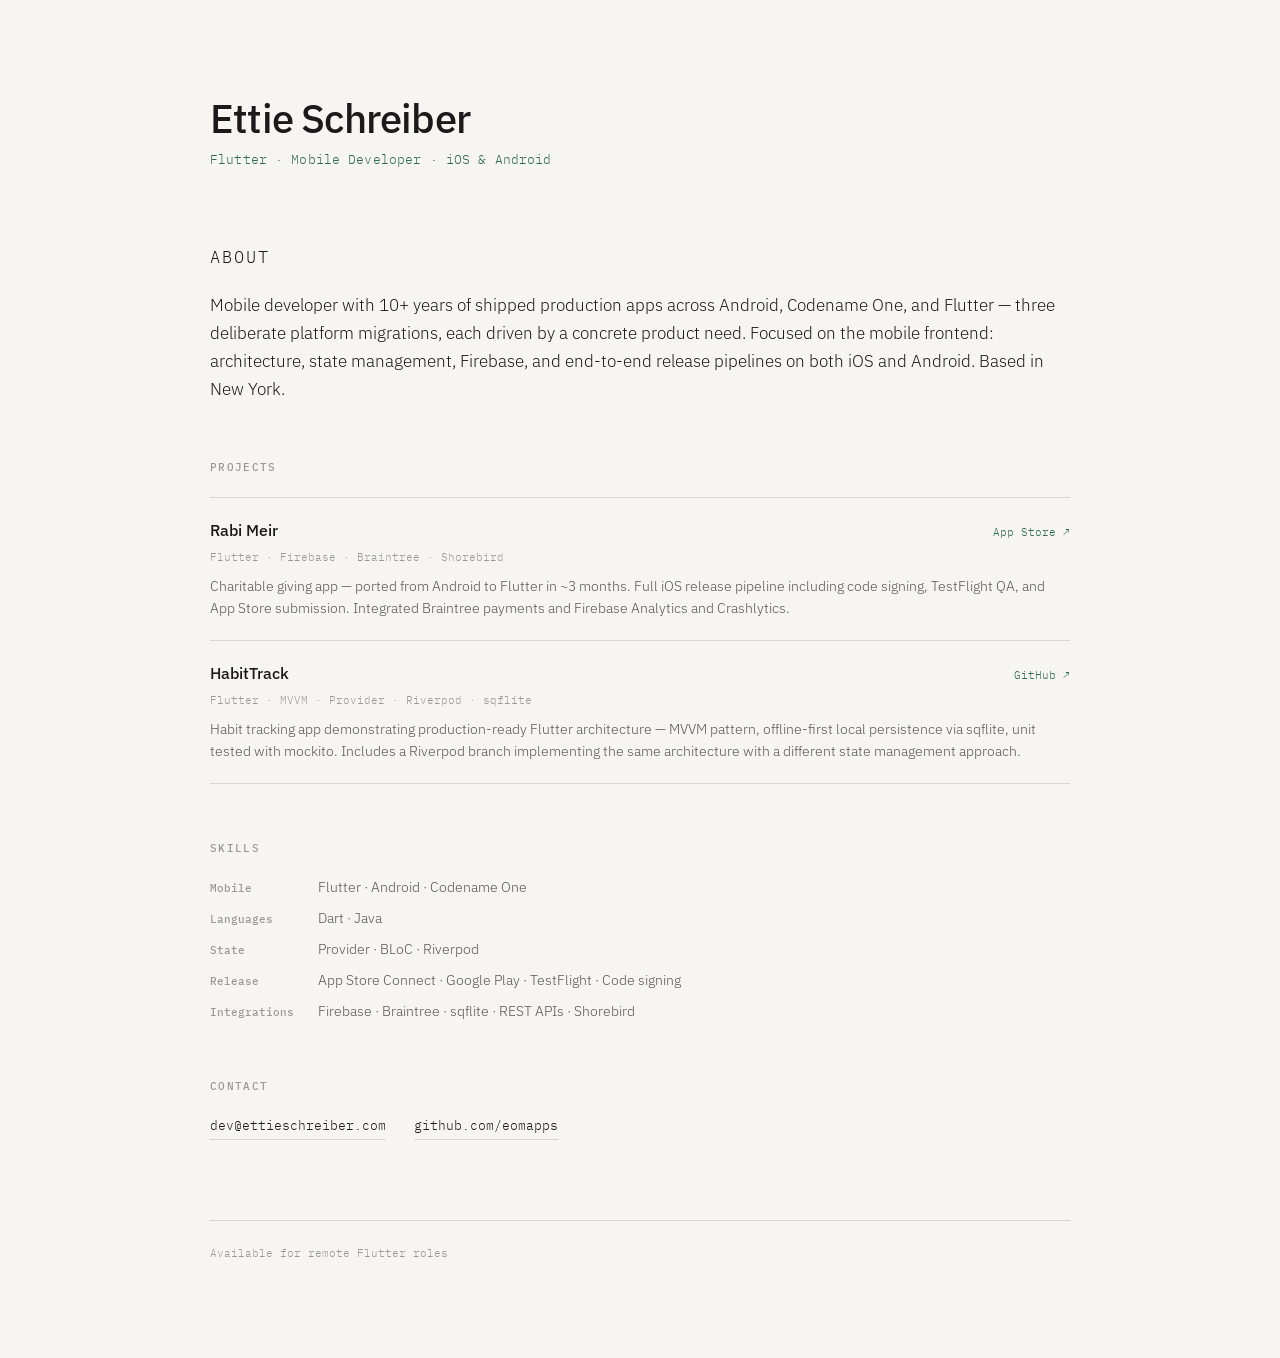
==== index.html @ 9f276b43 "Initial commit" ====
<!DOCTYPE html>
<html lang="en">
<head>
  <meta charset="UTF-8" />
  <meta name="viewport" content="width=device-width, initial-scale=1.0" />
  <title>Ettie Schreiber — Flutter Mobile Developer</title>
  <meta name="description" content="Ettie Schreiber is a Flutter mobile developer with 10+ years of experience shipping iOS and Android apps." />
  <meta name="keywords" content="Ettie Schreiber, Flutter developer, mobile developer, iOS, Android, Dart" />
  <meta property="og:title" content="Ettie Schreiber — Flutter Mobile Developer" />
  <meta property="og:description" content="10+ years shipping mobile apps. Currently focused on Flutter." />
  <link rel="preconnect" href="https://fonts.googleapis.com" />
  <link rel="preconnect" href="https://fonts.gstatic.com" crossorigin />
  <link href="https://fonts.googleapis.com/css2?family=IBM+Plex+Mono:wght@400;500&family=IBM+Plex+Sans:ital,wght@0,300;0,400;0,500;1,300&display=swap" rel="stylesheet" />
  <style>
    /* ── Tokens ─────────────────────────────────────── */
    :root {
      --bg:       #F7F5F2;
      --surface:  #EFECEA;
      --ink:      #1A1A1A;
      --ink-2:    #555550;
      --ink-3:    #999994;
      --rule:     #D8D5D0;
      --accent:   #2D6A4F;   /* muted forest green — not teal, not navy */
      --mono:     "IBM Plex Mono", monospace;
      --sans:     "IBM Plex Sans", system-ui, sans-serif;
      --max:      1100px;
      --pad:      clamp(32px, 10vw, 120px);
    }

    /* ── Reset ──────────────────────────────────────── */
    *, *::before, *::after { box-sizing: border-box; margin: 0; padding: 0; }
    html { font-size: 16px; -webkit-font-smoothing: antialiased; }
    body {
      background: var(--bg);
      color: var(--ink);
      font-family: var(--sans);
      font-weight: 300;
      line-height: 1.6;
    }

    /* ── Layout ─────────────────────────────────────── */
    .page {
      max-width: var(--max, none);
      margin: 0 auto;
      padding: clamp(48px, 10vw, 96px) var(--pad);
    }

    /* ── Header ─────────────────────────────────────── */
    .site-header {
      margin-bottom: 72px;
    }

    .name {
      font-family: var(--sans);
      font-size: clamp(28px, 5vw, 40px);
      font-weight: 500;
      letter-spacing: -0.02em;
      line-height: 1.1;
      margin-bottom: 10px;
    }

    .tagline {
      font-family: var(--mono);
      font-size: 13px;
      color: var(--accent);
      letter-spacing: 0.01em;
    }

    /* ── Sections ───────────────────────────────────── */
    .section {
      margin-bottom: 56px;
    }

    .section-label {
      font-family: var(--mono);
      font-size: 11px;
      font-weight: 500;
      letter-spacing: 0.12em;
      text-transform: uppercase;
      color: var(--ink-3);
      margin-bottom: 20px;
    }

    /* ── About ──────────────────────────────────────── */
    .about p {
      font-size: 17px;
      font-weight: 300;
      line-height: 1.65;
      color: var(--ink);
    }

    /* ── Projects ───────────────────────────────────── */
    .project {
      padding: 20px 0;
      border-top: 1px solid var(--rule);
    }
    .project:last-child {
      border-bottom: 1px solid var(--rule);
    }

    .project-header {
      display: flex;
      justify-content: space-between;
      align-items: baseline;
      gap: 16px;
      margin-bottom: 6px;
      flex-wrap: wrap;
    }

    .project-name {
      font-size: 16px;
      font-weight: 500;
      color: var(--ink);
    }

    .project-link {
      font-family: var(--mono);
      font-size: 11px;
      color: var(--accent);
      text-decoration: none;
      white-space: nowrap;
      border-bottom: 1px solid transparent;
      transition: border-color 0.15s;
    }
    .project-link:hover {
      border-bottom-color: var(--accent);
    }

    .project-stack {
      font-family: var(--mono);
      font-size: 11px;
      color: var(--ink-3);
      margin-bottom: 8px;
    }

    .project-desc {
      font-size: 14px;
      font-weight: 300;
      color: var(--ink-2);
      line-height: 1.6;
    }

    /* ── Skills ─────────────────────────────────────── */
    .skills-grid {
      display: grid;
      grid-template-columns: auto 1fr;
      gap: 10px 24px;
      align-items: baseline;
    }

    .skill-label {
      font-family: var(--mono);
      font-size: 11px;
      font-weight: 500;
      color: var(--ink-3);
      white-space: nowrap;
    }

    .skill-value {
      font-family: var(--sans);
      font-size: 14px;
      font-weight: 300;
      color: var(--ink-2);
      line-height: 1.5;
    }

    /* ── Contact ────────────────────────────────────── */
    .contact-links {
      display: flex;
      gap: 28px;
      flex-wrap: wrap;
    }

    .contact-link {
      font-family: var(--mono);
      font-size: 13px;
      color: var(--ink);
      text-decoration: none;
      border-bottom: 1px solid var(--rule);
      padding-bottom: 2px;
      transition: border-color 0.15s, color 0.15s;
    }
    .contact-link:hover {
      color: var(--accent);
      border-bottom-color: var(--accent);
    }

    /* ── Footer ─────────────────────────────────────── */
    .site-footer {
      margin-top: 80px;
      padding-top: 24px;
      border-top: 1px solid var(--rule);
    }

    .footer-text {
      font-family: var(--mono);
      font-size: 11px;
      color: var(--ink-3);
    }

    /* ── Focus / a11y ───────────────────────────────── */
    :focus-visible {
      outline: 2px solid var(--accent);
      outline-offset: 3px;
    }

    /* ── Reduced motion ─────────────────────────────── */
    @media (prefers-reduced-motion: reduce) {
      * { transition: none !important; }
    }
  </style>
</head>
<body>
  <main class="page">

    <header class="site-header">
      <h1 class="name">Ettie Schreiber</h1>
      <p class="tagline">Flutter · Mobile Developer · iOS &amp; Android</p>
    </header>

    <section class="section about" aria-labelledby="about-label">
      <p class="section-label" id="about-label">About</p>
      <p>
        Mobile developer with 10+ years of shipped production apps across Android,
        Codename One, and Flutter — three deliberate platform migrations, each driven
        by a concrete product need. Focused on the mobile frontend: architecture,
        state management, Firebase, and end-to-end release pipelines on both iOS and
        Android. Based in New York.
      </p>
    </section>

    <section class="section" aria-labelledby="projects-label">
      <p class="section-label" id="projects-label">Projects</p>

      <article class="project">
        <div class="project-header">
          <span class="project-name">Rabi Meir</span>
          <a class="project-link" href="https://apps.apple.com/us/app/rabi-meir/id1611596391" target="_blank" rel="noopener">App Store ↗</a>
        </div>
        <p class="project-stack">Flutter · Firebase · Braintree · Shorebird</p>
        <p class="project-desc">
          Charitable giving app — ported from Android to Flutter in ~3 months.
          Full iOS release pipeline including code signing, TestFlight QA, and
          App Store submission. Integrated Braintree payments and Firebase
          Analytics and Crashlytics.
        </p>
      </article>

      <article class="project">
        <div class="project-header">
          <span class="project-name">HabitTrack</span>
          <a class="project-link" href="https://github.com/eomapps/habittrack_flutter" target="_blank" rel="noopener">GitHub ↗</a>
        </div>
        <p class="project-stack">Flutter · MVVM · Provider · Riverpod · sqflite</p>
        <p class="project-desc">
          Habit tracking app demonstrating production-ready Flutter architecture —
          MVVM pattern, offline-first local persistence via sqflite, unit tested
          with mockito. Includes a Riverpod branch implementing the same
          architecture with a different state management approach.
        </p>
      </article>

    </section>

    <section class="section" aria-labelledby="skills-label">
      <p class="section-label" id="skills-label">Skills</p>
      <dl class="skills-grid">
        <dt class="skill-label">Mobile</dt>
        <dd class="skill-value">Flutter · Android · Codename One</dd>

        <dt class="skill-label">Languages</dt>
        <dd class="skill-value">Dart · Java</dd>

        <dt class="skill-label">State</dt>
        <dd class="skill-value">Provider · BLoC · Riverpod</dd>

        <dt class="skill-label">Release</dt>
        <dd class="skill-value">App Store Connect · Google Play · TestFlight · Code signing</dd>

        <dt class="skill-label">Integrations</dt>
        <dd class="skill-value">Firebase · Braintree · sqflite · REST APIs · Shorebird</dd>
      </dl>
    </section>

    <section class="section" aria-labelledby="contact-label">
      <p class="section-label" id="contact-label">Contact</p>
      <nav class="contact-links" aria-label="Contact links">
        <a class="contact-link" href="mailto:dev@ettieschreiber.com">dev@ettieschreiber.com</a>
        <a class="contact-link" href="https://github.com/eomapps" target="_blank" rel="noopener">github.com/eomapps</a>
      </nav>
    </section>

    <footer class="site-footer">
      <p class="footer-text">Available for remote Flutter roles</p>
    </footer>

  </main>
</body>
</html>
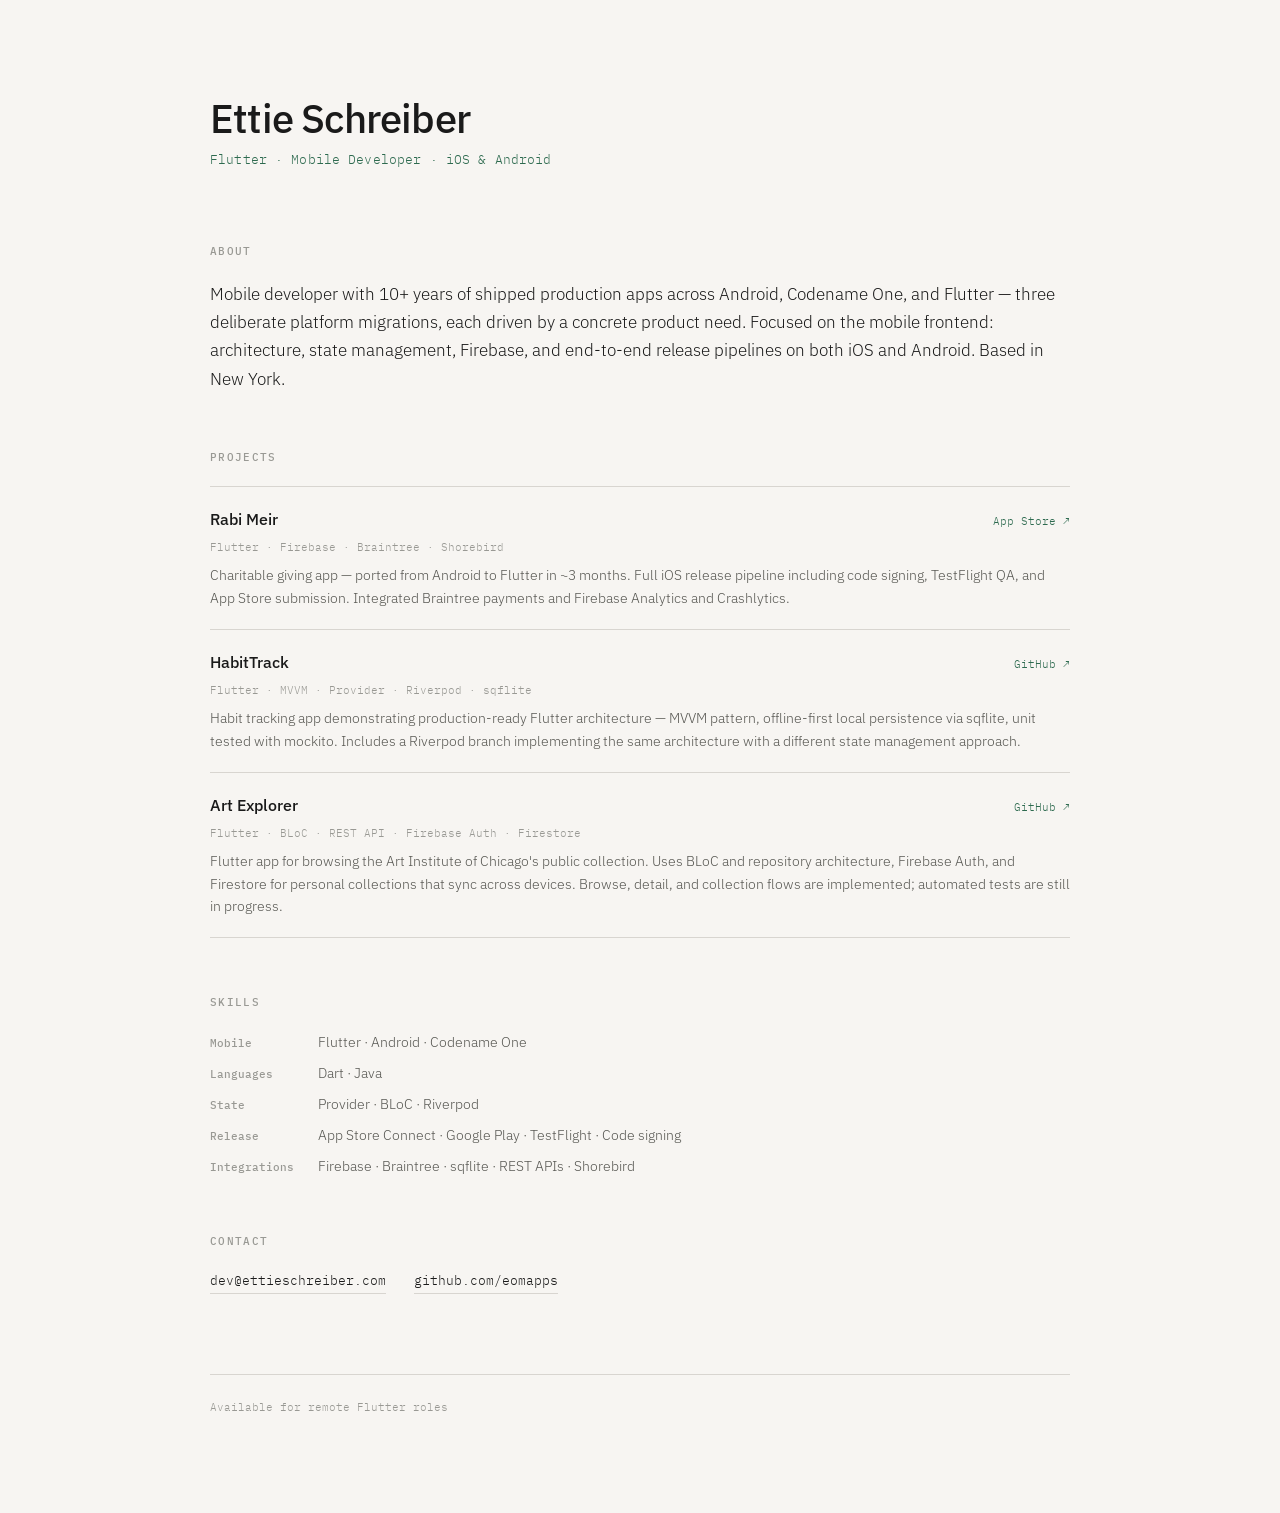
==== commit 00dd9855: "Add Art Explorer project to portfolio" ====
--- a/index.html
+++ b/index.html
@@ -11,6 +11,7 @@
   <link rel="preconnect" href="https://fonts.googleapis.com" />
   <link rel="preconnect" href="https://fonts.gstatic.com" crossorigin />
   <link href="https://fonts.googleapis.com/css2?family=IBM+Plex+Mono:wght@400;500&family=IBM+Plex+Sans:ital,wght@0,300;0,400;0,500;1,300&display=swap" rel="stylesheet" />
+
   <style>
     /* ── Tokens ─────────────────────────────────────── */
     :root {
@@ -20,7 +21,7 @@
       --ink-2:    #555550;
       --ink-3:    #999994;
       --rule:     #D8D5D0;
-      --accent:   #2D6A4F;   /* muted forest green — not teal, not navy */
+      --accent:   #2D6A4F;
       --mono:     "IBM Plex Mono", monospace;
       --sans:     "IBM Plex Sans", system-ui, sans-serif;
       --max:      1100px;
@@ -28,8 +29,17 @@
     }
 
     /* ── Reset ──────────────────────────────────────── */
-    *, *::before, *::after { box-sizing: border-box; margin: 0; padding: 0; }
-    html { font-size: 16px; -webkit-font-smoothing: antialiased; }
+    *, *::before, *::after {
+      box-sizing: border-box;
+      margin: 0;
+      padding: 0;
+    }
+
+    html {
+      font-size: 16px;
+      -webkit-font-smoothing: antialiased;
+    }
+
     body {
       background: var(--bg);
       color: var(--ink);
@@ -94,6 +104,7 @@
       padding: 20px 0;
       border-top: 1px solid var(--rule);
     }
+
     .project:last-child {
       border-bottom: 1px solid var(--rule);
     }
@@ -122,6 +133,7 @@
       border-bottom: 1px solid transparent;
       transition: border-color 0.15s;
     }
+
     .project-link:hover {
       border-bottom-color: var(--accent);
     }
@@ -180,6 +192,7 @@
       padding-bottom: 2px;
       transition: border-color 0.15s, color 0.15s;
     }
+
     .contact-link:hover {
       color: var(--accent);
       border-bottom-color: var(--accent);
@@ -206,10 +219,13 @@
 
     /* ── Reduced motion ─────────────────────────────── */
     @media (prefers-reduced-motion: reduce) {
-      * { transition: none !important; }
+      * {
+        transition: none !important;
+      }
     }
   </style>
 </head>
+
 <body>
   <main class="page">
 
@@ -219,7 +235,7 @@
     </header>
 
     <section class="section about" aria-labelledby="about-label">
-      <p class="section-label" id="about-label">About</p>
+      <h2 class="section-label" id="about-label">About</h2>
       <p>
         Mobile developer with 10+ years of shipped production apps across Android,
         Codename One, and Flutter — three deliberate platform migrations, each driven
@@ -230,14 +246,23 @@
     </section>
 
     <section class="section" aria-labelledby="projects-label">
-      <p class="section-label" id="projects-label">Projects</p>
+      <h2 class="section-label" id="projects-label">Projects</h2>
 
       <article class="project">
         <div class="project-header">
           <span class="project-name">Rabi Meir</span>
-          <a class="project-link" href="https://apps.apple.com/us/app/rabi-meir/id1611596391" target="_blank" rel="noopener">App Store ↗</a>
+          <a
+            class="project-link"
+            href="https://apps.apple.com/us/app/rabi-meir/id1611596391"
+            target="_blank"
+            rel="noopener"
+          >
+            App Store ↗
+          </a>
         </div>
+
         <p class="project-stack">Flutter · Firebase · Braintree · Shorebird</p>
+
         <p class="project-desc">
           Charitable giving app — ported from Android to Flutter in ~3 months.
           Full iOS release pipeline including code signing, TestFlight QA, and
@@ -249,9 +274,18 @@
       <article class="project">
         <div class="project-header">
           <span class="project-name">HabitTrack</span>
-          <a class="project-link" href="https://github.com/eomapps/habittrack_flutter" target="_blank" rel="noopener">GitHub ↗</a>
+          <a
+            class="project-link"
+            href="https://github.com/eomapps/habittrack_flutter"
+            target="_blank"
+            rel="noopener"
+          >
+            GitHub ↗
+          </a>
         </div>
+
         <p class="project-stack">Flutter · MVVM · Provider · Riverpod · sqflite</p>
+
         <p class="project-desc">
           Habit tracking app demonstrating production-ready Flutter architecture —
           MVVM pattern, offline-first local persistence via sqflite, unit tested
@@ -260,10 +294,34 @@
         </p>
       </article>
 
+      <article class="project">
+        <div class="project-header">
+          <span class="project-name">Art Explorer</span>
+          <a
+            class="project-link"
+            href="https://github.com/eomapps/artexplorer_flutter"
+            target="_blank"
+            rel="noopener"
+          >
+            GitHub ↗
+          </a>
+        </div>
+
+        <p class="project-stack">Flutter · BLoC · REST API · Firebase Auth · Firestore</p>
+
+        <p class="project-desc">
+          Flutter app for browsing the Art Institute of Chicago's public collection.
+          Uses BLoC and repository architecture, Firebase Auth, and Firestore for
+          personal collections that sync across devices. Browse, detail, and
+          collection flows are implemented; automated tests are still in progress.
+        </p>
+      </article>
+
     </section>
 
     <section class="section" aria-labelledby="skills-label">
-      <p class="section-label" id="skills-label">Skills</p>
+      <h2 class="section-label" id="skills-label">Skills</h2>
+
       <dl class="skills-grid">
         <dt class="skill-label">Mobile</dt>
         <dd class="skill-value">Flutter · Android · Codename One</dd>
@@ -283,10 +341,21 @@
     </section>
 
     <section class="section" aria-labelledby="contact-label">
-      <p class="section-label" id="contact-label">Contact</p>
+      <h2 class="section-label" id="contact-label">Contact</h2>
+
       <nav class="contact-links" aria-label="Contact links">
-        <a class="contact-link" href="mailto:dev@ettieschreiber.com">dev@ettieschreiber.com</a>
-        <a class="contact-link" href="https://github.com/eomapps" target="_blank" rel="noopener">github.com/eomapps</a>
+        <a class="contact-link" href="mailto:dev@ettieschreiber.com">
+          dev@ettieschreiber.com
+        </a>
+
+        <a
+          class="contact-link"
+          href="https://github.com/eomapps"
+          target="_blank"
+          rel="noopener"
+        >
+          github.com/eomapps
+        </a>
       </nav>
     </section>
 
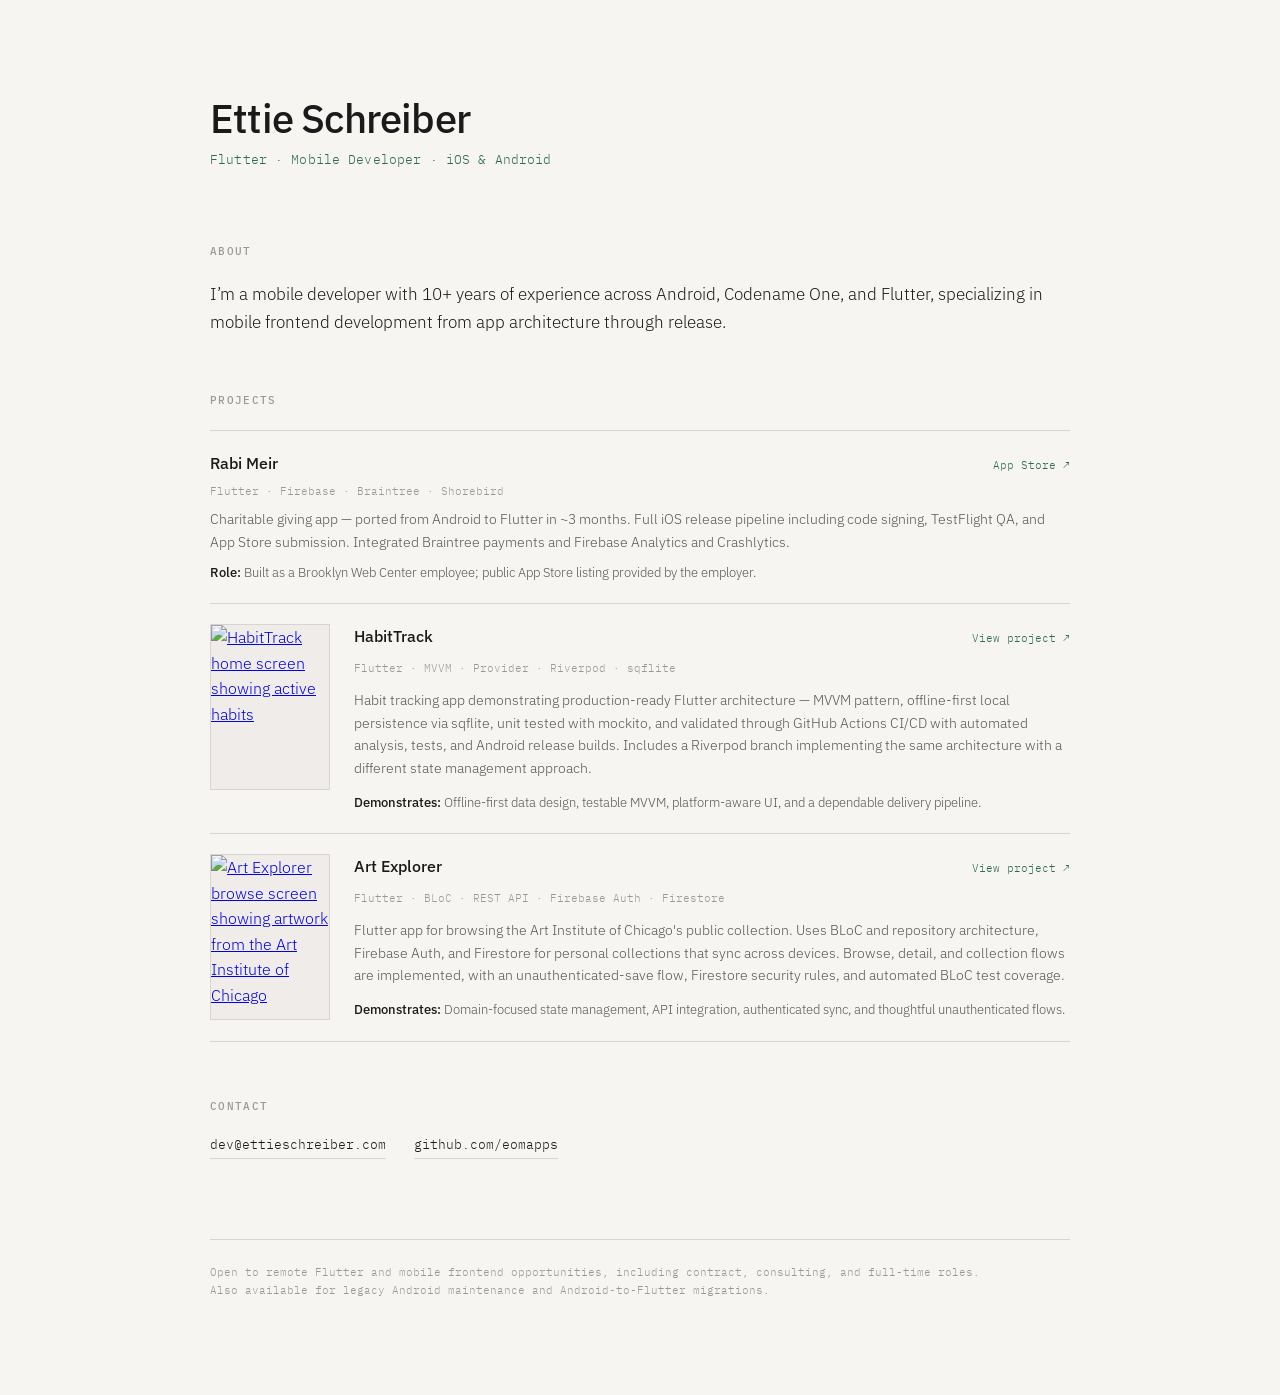
==== commit 435844ee: "Refresh portfolio presentation" ====
--- a/index.html
+++ b/index.html
@@ -152,6 +152,112 @@
       line-height: 1.6;
     }
 
+    .project-visual {
+      display: block;
+      grid-column: 2;
+      grid-row: 1 / span 4;
+      align-self: start;
+      width: 280px;
+      margin: 0;
+      border: 1px solid var(--rule);
+      background: var(--surface);
+    }
+
+    .project-visual img {
+      display: block;
+      width: 100%;
+      aspect-ratio: 0.72;
+      object-fit: cover;
+      height: auto;
+      image-rendering: auto;
+    }
+
+    .project:not(.no-visual) {
+      display: grid;
+      grid-template-columns: 1fr 280px;
+      gap: 4px 36px;
+    }
+
+    .project:not(.no-visual) .project-header,
+    .project:not(.no-visual) .project-stack,
+    .project:not(.no-visual) .project-desc,
+    .project:not(.no-visual) .project-note {
+      grid-column: 1;
+    }
+
+    .project:nth-of-type(3) {
+      grid-template-columns: 280px 1fr;
+    }
+
+    .project:nth-of-type(3) .project-visual {
+      grid-column: 1;
+    }
+
+    .project:nth-of-type(3) .project-header,
+    .project:nth-of-type(3) .project-stack,
+    .project:nth-of-type(3) .project-desc,
+    .project:nth-of-type(3) .project-note {
+      grid-column: 2;
+    }
+
+    .project.no-visual .project-header,
+    .project.no-visual .project-stack,
+    .project.no-visual .project-desc,
+    .project.no-visual .project-note {
+      grid-column: 1 / -1;
+    }
+
+    .project-note {
+      margin-top: 10px;
+      font-size: 13px;
+      color: var(--ink-2);
+      line-height: 1.55;
+    }
+
+    .project-note strong {
+      font-weight: 500;
+      color: var(--ink);
+    }
+
+    @media (max-width: 620px) {
+      .project {
+        display: block;
+      }
+
+      .project-visual {
+        width: min(100%, 320px);
+        margin: 0 0 16px;
+      }
+
+      .project-visual img {
+        aspect-ratio: auto;
+        object-fit: contain;
+      }
+    }
+
+    /* Compact homepage cards; detail pages carry the full project story. */
+    .project:not(.no-visual) {
+      grid-template-columns: 120px 1fr;
+      gap: 4px 24px;
+    }
+
+    .project:not(.no-visual) .project-visual,
+    .project:nth-of-type(3) .project-visual {
+      grid-column: 1;
+      width: 120px;
+    }
+
+    .project:not(.no-visual) .project-header,
+    .project:not(.no-visual) .project-stack,
+    .project:not(.no-visual) .project-desc,
+    .project:not(.no-visual) .project-note,
+    .project:nth-of-type(3) .project-header,
+    .project:nth-of-type(3) .project-stack,
+    .project:nth-of-type(3) .project-desc,
+    .project:nth-of-type(3) .project-note {
+      grid-column: 2;
+    }
+
     /* ── Skills ─────────────────────────────────────── */
     .skills-grid {
       display: grid;
@@ -237,18 +343,16 @@
     <section class="section about" aria-labelledby="about-label">
       <h2 class="section-label" id="about-label">About</h2>
       <p>
-        Mobile developer with 10+ years of shipped production apps across Android,
-        Codename One, and Flutter — three deliberate platform migrations, each driven
-        by a concrete product need. Focused on the mobile frontend: architecture,
-        state management, Firebase, and end-to-end release pipelines on both iOS and
-        Android. Based in New York.
+        I’m a mobile developer with 10+ years of experience across Android, Codename
+        One, and Flutter, specializing in mobile frontend development from app
+        architecture through release.
       </p>
     </section>
 
     <section class="section" aria-labelledby="projects-label">
       <h2 class="section-label" id="projects-label">Projects</h2>
 
-      <article class="project">
+      <article class="project no-visual">
         <div class="project-header">
           <span class="project-name">Rabi Meir</span>
           <a
@@ -269,6 +373,7 @@
           App Store submission. Integrated Braintree payments and Firebase
           Analytics and Crashlytics.
         </p>
+        <p class="project-note"><strong>Role:</strong> Built as a Brooklyn Web Center employee; public App Store listing provided by the employer.</p>
       </article>
 
       <article class="project">
@@ -276,22 +381,28 @@
           <span class="project-name">HabitTrack</span>
           <a
             class="project-link"
-            href="https://github.com/eomapps/habittrack_flutter"
-            target="_blank"
-            rel="noopener"
+            href="habittrack.html"
           >
-            GitHub ↗
+            View project ↗
           </a>
         </div>
 
         <p class="project-stack">Flutter · MVVM · Provider · Riverpod · sqflite</p>
+
+        <a class="project-visual" href="habittrack.html">
+          <span class="phone-frame">
+            <img src="https://raw.githubusercontent.com/eomapps/habittrack_flutter/main/docs/ios_home_habits.png" alt="HabitTrack home screen showing active habits" loading="lazy" />
+          </span>
+        </a>
 
         <p class="project-desc">
           Habit tracking app demonstrating production-ready Flutter architecture —
           MVVM pattern, offline-first local persistence via sqflite, unit tested
-          with mockito. Includes a Riverpod branch implementing the same
-          architecture with a different state management approach.
+          with mockito, and validated through GitHub Actions CI/CD with automated
+          analysis, tests, and Android release builds. Includes a Riverpod branch
+          implementing the same architecture with a different state management approach.
         </p>
+        <p class="project-note"><strong>Demonstrates:</strong> Offline-first data design, testable MVVM, platform-aware UI, and a dependable delivery pipeline.</p>
       </article>
 
       <article class="project">
@@ -299,45 +410,30 @@
           <span class="project-name">Art Explorer</span>
           <a
             class="project-link"
-            href="https://github.com/eomapps/artexplorer_flutter"
-            target="_blank"
-            rel="noopener"
+            href="artexplorer.html"
           >
-            GitHub ↗
+            View project ↗
           </a>
         </div>
 
         <p class="project-stack">Flutter · BLoC · REST API · Firebase Auth · Firestore</p>
+
+        <a class="project-visual" href="artexplorer.html">
+          <span class="phone-frame">
+            <img src="https://raw.githubusercontent.com/eomapps/artexplorer_flutter/main/docs/ios_browse.png" alt="Art Explorer browse screen showing artwork from the Art Institute of Chicago" loading="lazy" />
+          </span>
+        </a>
 
         <p class="project-desc">
           Flutter app for browsing the Art Institute of Chicago's public collection.
           Uses BLoC and repository architecture, Firebase Auth, and Firestore for
           personal collections that sync across devices. Browse, detail, and
-          collection flows are implemented; automated tests are still in progress.
+          collection flows are implemented, with an unauthenticated-save flow,
+          Firestore security rules, and automated BLoC test coverage.
         </p>
+        <p class="project-note"><strong>Demonstrates:</strong> Domain-focused state management, API integration, authenticated sync, and thoughtful unauthenticated flows.</p>
       </article>
 
-    </section>
-
-    <section class="section" aria-labelledby="skills-label">
-      <h2 class="section-label" id="skills-label">Skills</h2>
-
-      <dl class="skills-grid">
-        <dt class="skill-label">Mobile</dt>
-        <dd class="skill-value">Flutter · Android · Codename One</dd>
-
-        <dt class="skill-label">Languages</dt>
-        <dd class="skill-value">Dart · Java</dd>
-
-        <dt class="skill-label">State</dt>
-        <dd class="skill-value">Provider · BLoC · Riverpod</dd>
-
-        <dt class="skill-label">Release</dt>
-        <dd class="skill-value">App Store Connect · Google Play · TestFlight · Code signing</dd>
-
-        <dt class="skill-label">Integrations</dt>
-        <dd class="skill-value">Firebase · Braintree · sqflite · REST APIs · Shorebird</dd>
-      </dl>
     </section>
 
     <section class="section" aria-labelledby="contact-label">
@@ -360,7 +456,8 @@
     </section>
 
     <footer class="site-footer">
-      <p class="footer-text">Available for remote Flutter roles</p>
+      <p class="footer-text">Open to remote Flutter and mobile frontend opportunities, including contract, consulting, and full-time roles.</p>
+      <p class="footer-text">Also available for legacy Android maintenance and Android-to-Flutter migrations.</p>
     </footer>
 
   </main>
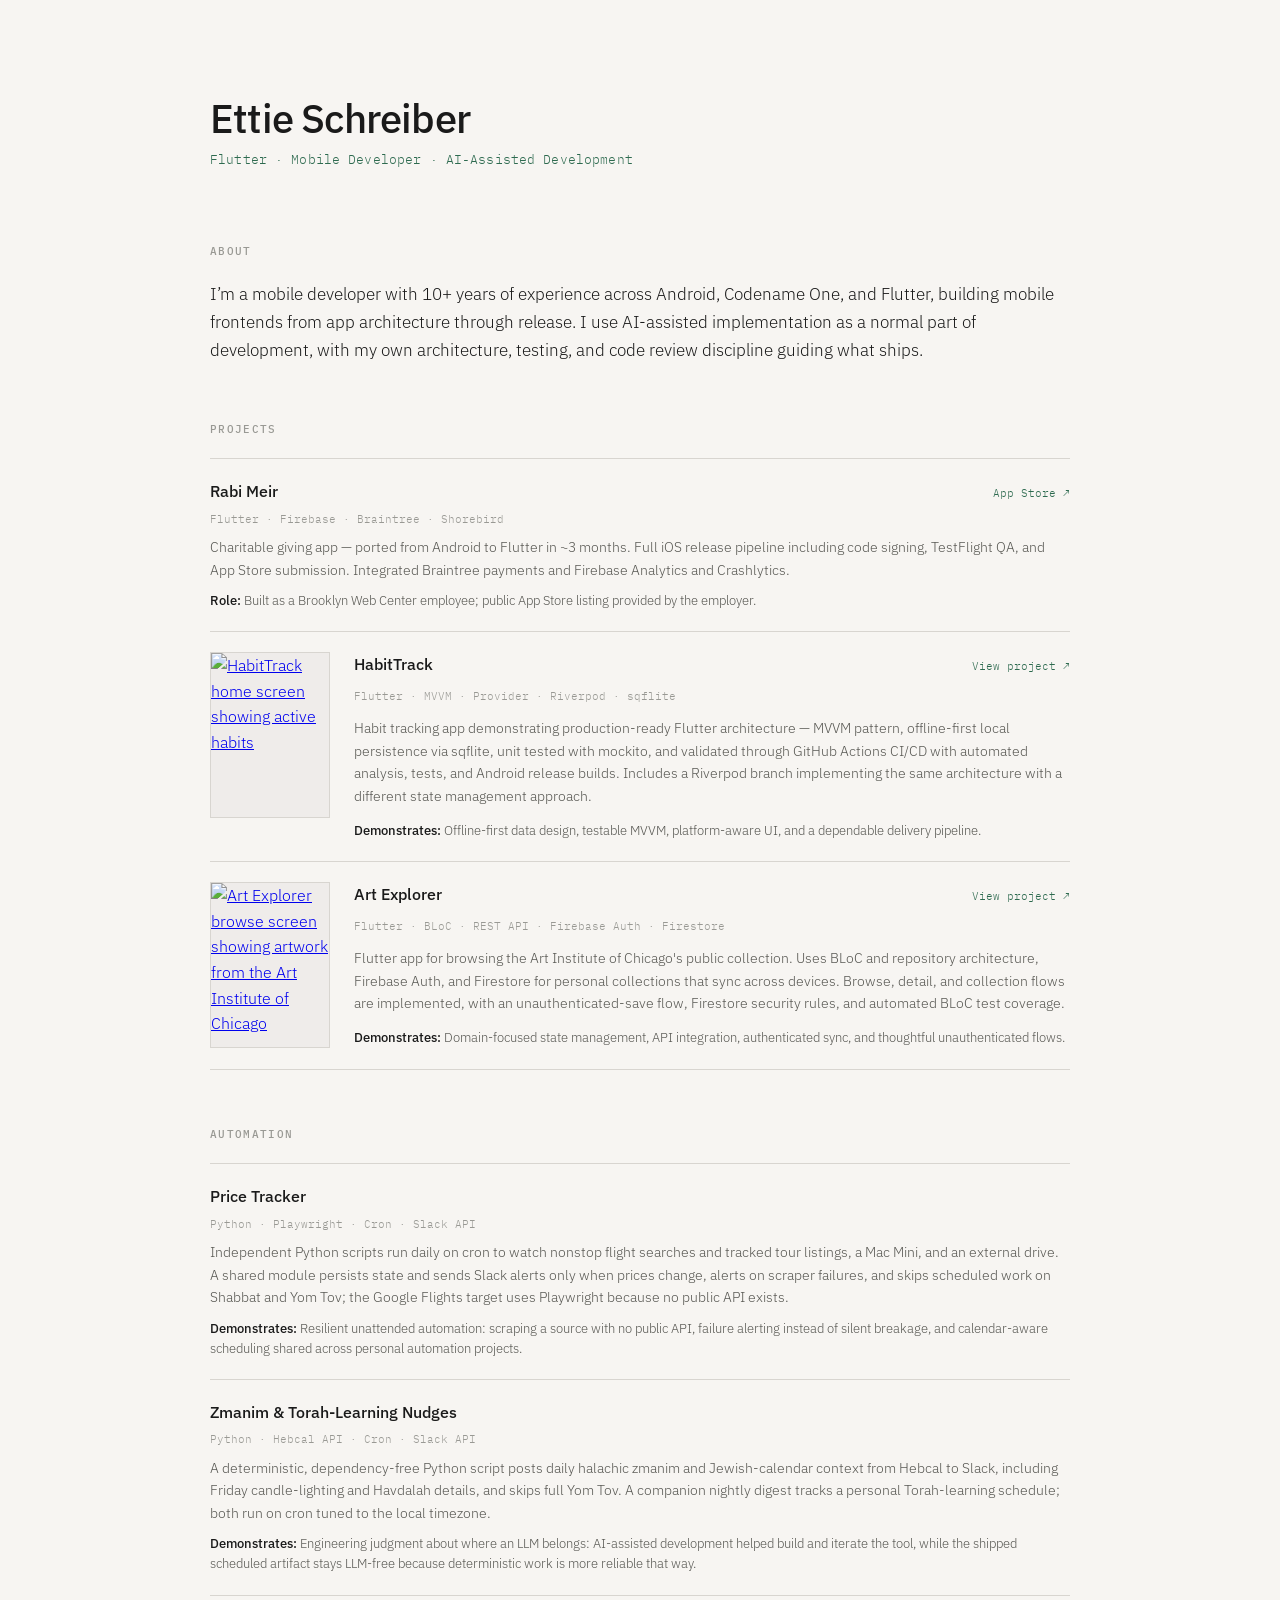
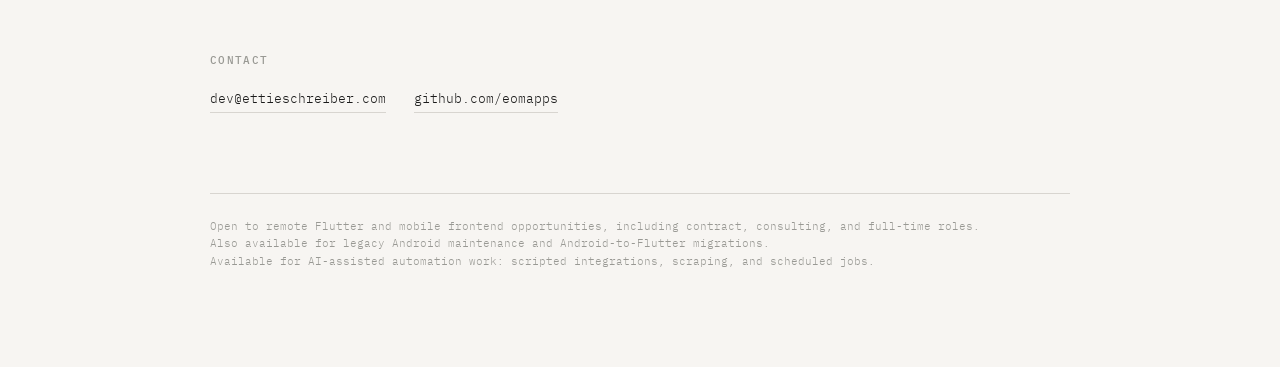
==== commit 54e85ff8: "Update portfolio positioning and automation work" ====
--- a/index.html
+++ b/index.html
@@ -3,11 +3,11 @@
 <head>
   <meta charset="UTF-8" />
   <meta name="viewport" content="width=device-width, initial-scale=1.0" />
-  <title>Ettie Schreiber — Flutter Mobile Developer</title>
-  <meta name="description" content="Ettie Schreiber is a Flutter mobile developer with 10+ years of experience shipping iOS and Android apps." />
+  <title>Ettie Schreiber — Flutter Developer &amp; AI-Assisted Automation</title>
+  <meta name="description" content="Ettie Schreiber is a Flutter mobile developer with 10+ years of experience and an AI-assisted development practice grounded in architecture, testing, and review." />
   <meta name="keywords" content="Ettie Schreiber, Flutter developer, mobile developer, iOS, Android, Dart" />
-  <meta property="og:title" content="Ettie Schreiber — Flutter Mobile Developer" />
-  <meta property="og:description" content="10+ years shipping mobile apps. Currently focused on Flutter." />
+  <meta property="og:title" content="Ettie Schreiber — Flutter Developer &amp; AI-Assisted Automation" />
+  <meta property="og:description" content="Flutter mobile development and AI-assisted automation, backed by architecture, testing, and review discipline." />
   <link rel="preconnect" href="https://fonts.googleapis.com" />
   <link rel="preconnect" href="https://fonts.gstatic.com" crossorigin />
   <link href="https://fonts.googleapis.com/css2?family=IBM+Plex+Mono:wght@400;500&family=IBM+Plex+Sans:ital,wght@0,300;0,400;0,500;1,300&display=swap" rel="stylesheet" />
@@ -337,15 +337,16 @@
 
     <header class="site-header">
       <h1 class="name">Ettie Schreiber</h1>
-      <p class="tagline">Flutter · Mobile Developer · iOS &amp; Android</p>
+      <p class="tagline">Flutter · Mobile Developer · AI-Assisted Development</p>
     </header>
 
     <section class="section about" aria-labelledby="about-label">
       <h2 class="section-label" id="about-label">About</h2>
       <p>
         I’m a mobile developer with 10+ years of experience across Android, Codename
-        One, and Flutter, specializing in mobile frontend development from app
-        architecture through release.
+        One, and Flutter, building mobile frontends from app architecture through release.
+        I use AI-assisted implementation as a normal part of development, with my own
+        architecture, testing, and code review discipline guiding what ships.
       </p>
     </section>
 
@@ -436,6 +437,44 @@
 
     </section>
 
+    <section class="section" aria-labelledby="automation-label">
+      <h2 class="section-label" id="automation-label">Automation</h2>
+
+      <article class="project no-visual">
+        <div class="project-header">
+          <span class="project-name">Price Tracker</span>
+        </div>
+
+        <p class="project-stack">Python · Playwright · Cron · Slack API</p>
+
+        <p class="project-desc">
+          Independent Python scripts run daily on cron to watch nonstop flight searches
+          and tracked tour listings, a Mac Mini, and an external drive. A shared module persists state and sends Slack
+          alerts only when prices change, alerts on scraper failures, and skips scheduled
+          work on Shabbat and Yom Tov; the Google Flights target uses Playwright because
+          no public API exists.
+        </p>
+        <p class="project-note"><strong>Demonstrates:</strong> Resilient unattended automation: scraping a source with no public API, failure alerting instead of silent breakage, and calendar-aware scheduling shared across personal automation projects.</p>
+      </article>
+
+      <article class="project no-visual">
+        <div class="project-header">
+          <span class="project-name">Zmanim &amp; Torah-Learning Nudges</span>
+        </div>
+
+        <p class="project-stack">Python · Hebcal API · Cron · Slack API</p>
+
+        <p class="project-desc">
+          A deterministic, dependency-free Python script posts daily halachic zmanim and
+          Jewish-calendar context from Hebcal to Slack, including Friday candle-lighting
+          and Havdalah details, and skips full Yom Tov. A companion nightly digest tracks
+          a personal Torah-learning schedule; both run on cron tuned to the local timezone.
+        </p>
+        <p class="project-note"><strong>Demonstrates:</strong> Engineering judgment about where an LLM belongs: AI-assisted development helped build and iterate the tool, while the shipped scheduled artifact stays LLM-free because deterministic work is more reliable that way.</p>
+      </article>
+
+    </section>
+
     <section class="section" aria-labelledby="contact-label">
       <h2 class="section-label" id="contact-label">Contact</h2>
 
@@ -458,6 +497,7 @@
     <footer class="site-footer">
       <p class="footer-text">Open to remote Flutter and mobile frontend opportunities, including contract, consulting, and full-time roles.</p>
       <p class="footer-text">Also available for legacy Android maintenance and Android-to-Flutter migrations.</p>
+      <p class="footer-text">Available for AI-assisted automation work: scripted integrations, scraping, and scheduled jobs.</p>
     </footer>
 
   </main>
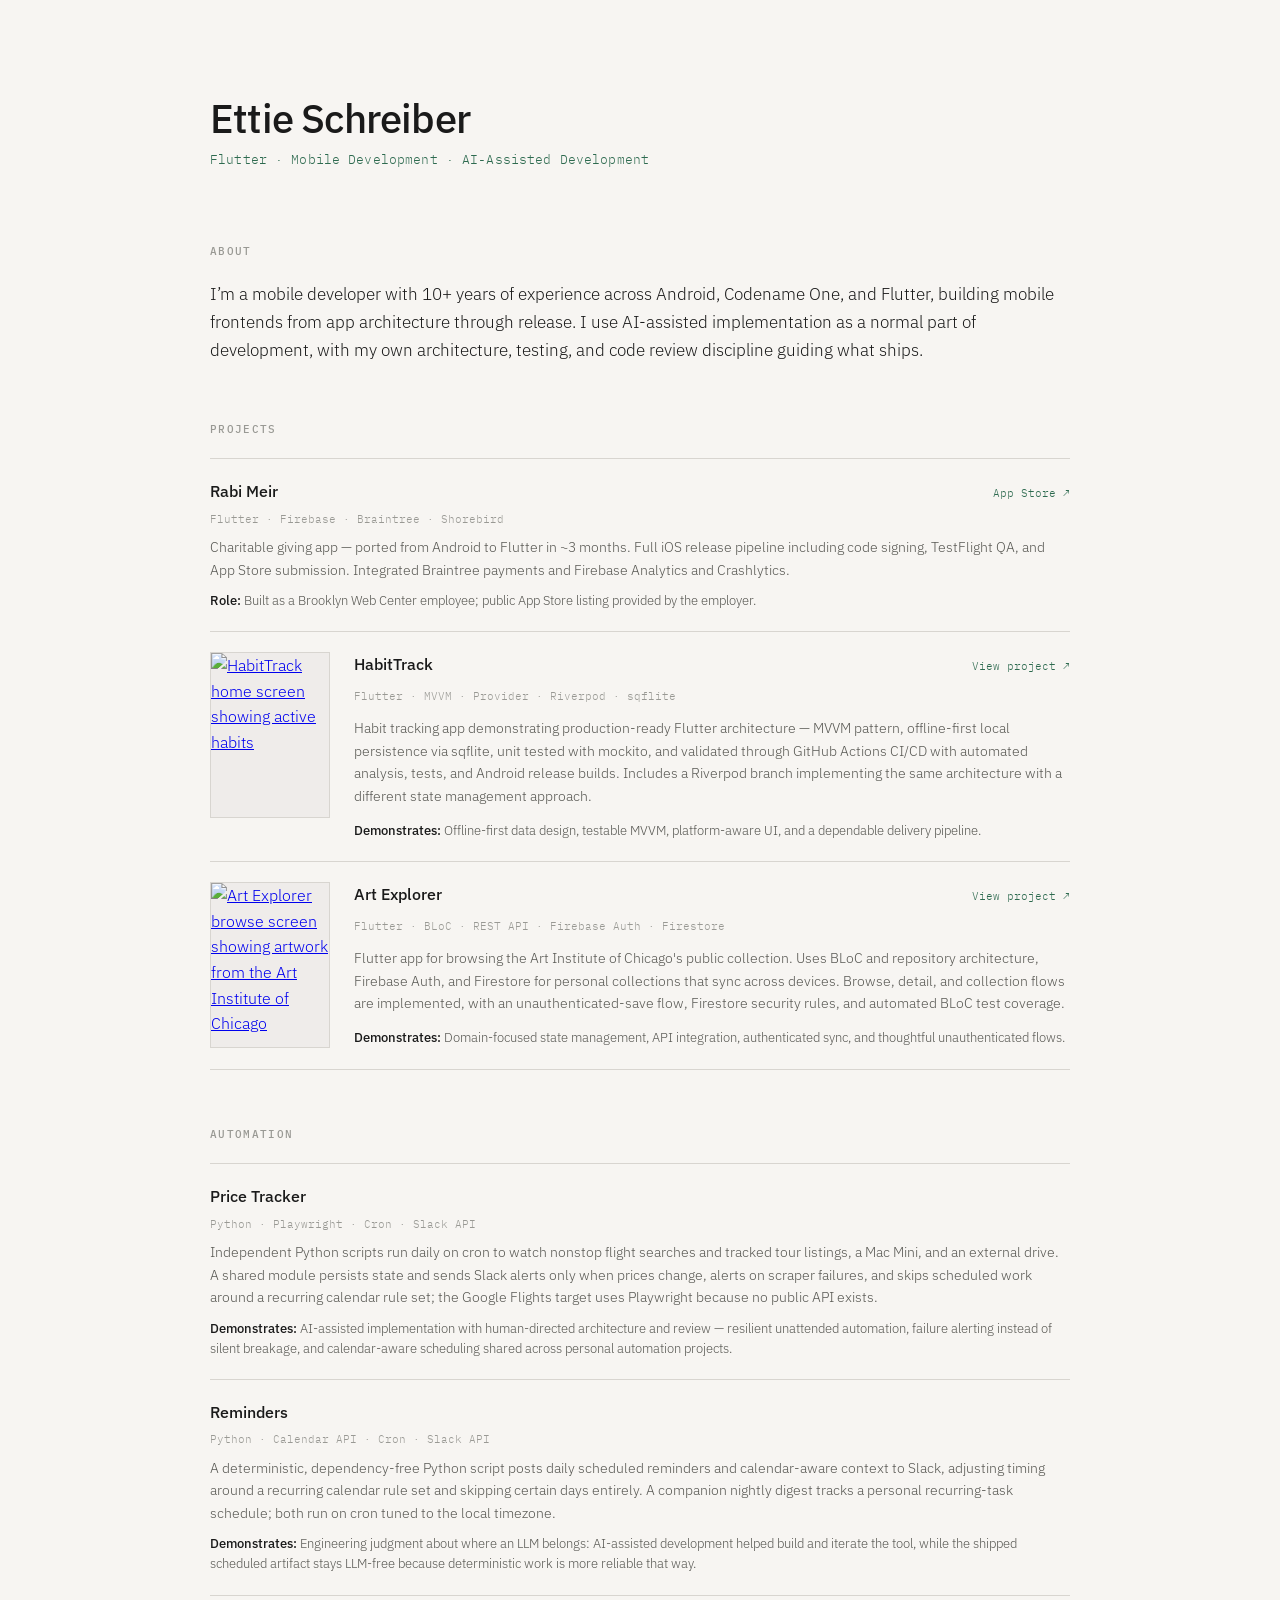
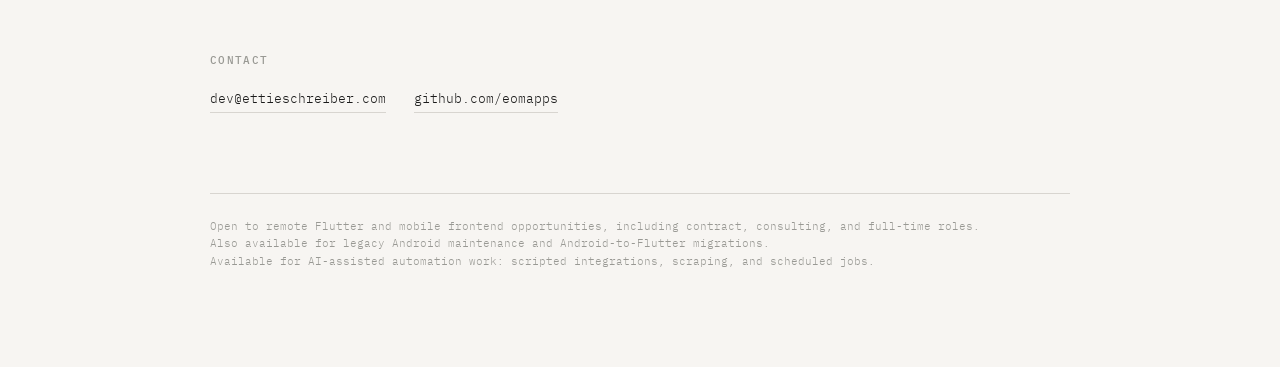
==== commit 34f05508: "Update portfolio positioning and automation work" ====
--- a/index.html
+++ b/index.html
@@ -337,7 +337,7 @@
 
     <header class="site-header">
       <h1 class="name">Ettie Schreiber</h1>
-      <p class="tagline">Flutter · Mobile Developer · AI-Assisted Development</p>
+      <p class="tagline">Flutter · Mobile Development · AI-Assisted Development</p>
     </header>
 
     <section class="section about" aria-labelledby="about-label">
@@ -449,26 +449,27 @@
 
         <p class="project-desc">
           Independent Python scripts run daily on cron to watch nonstop flight searches
-          and tracked tour listings, a Mac Mini, and an external drive. A shared module persists state and sends Slack
-          alerts only when prices change, alerts on scraper failures, and skips scheduled
-          work on Shabbat and Yom Tov; the Google Flights target uses Playwright because
-          no public API exists.
+          and tracked tour listings, a Mac Mini, and an external drive. A shared module
+          persists state and sends Slack alerts only when prices change, alerts on
+          scraper failures, and skips scheduled work around a recurring calendar rule
+          set; the Google Flights target uses Playwright because no public API exists.
         </p>
-        <p class="project-note"><strong>Demonstrates:</strong> Resilient unattended automation: scraping a source with no public API, failure alerting instead of silent breakage, and calendar-aware scheduling shared across personal automation projects.</p>
+        <p class="project-note"><strong>Demonstrates:</strong> AI-assisted implementation with human-directed architecture and review — resilient unattended automation, failure alerting instead of silent breakage, and calendar-aware scheduling shared across personal automation projects.</p>
       </article>
 
       <article class="project no-visual">
         <div class="project-header">
-          <span class="project-name">Zmanim &amp; Torah-Learning Nudges</span>
+          <span class="project-name">Reminders</span>
         </div>
 
-        <p class="project-stack">Python · Hebcal API · Cron · Slack API</p>
+        <p class="project-stack">Python · Calendar API · Cron · Slack API</p>
 
         <p class="project-desc">
-          A deterministic, dependency-free Python script posts daily halachic zmanim and
-          Jewish-calendar context from Hebcal to Slack, including Friday candle-lighting
-          and Havdalah details, and skips full Yom Tov. A companion nightly digest tracks
-          a personal Torah-learning schedule; both run on cron tuned to the local timezone.
+          A deterministic, dependency-free Python script posts daily scheduled reminders
+          and calendar-aware context to Slack, adjusting timing around a recurring
+          calendar rule set and skipping certain days entirely. A companion nightly
+          digest tracks a personal recurring-task schedule; both run on cron tuned to
+          the local timezone.
         </p>
         <p class="project-note"><strong>Demonstrates:</strong> Engineering judgment about where an LLM belongs: AI-assisted development helped build and iterate the tool, while the shipped scheduled artifact stays LLM-free because deterministic work is more reliable that way.</p>
       </article>
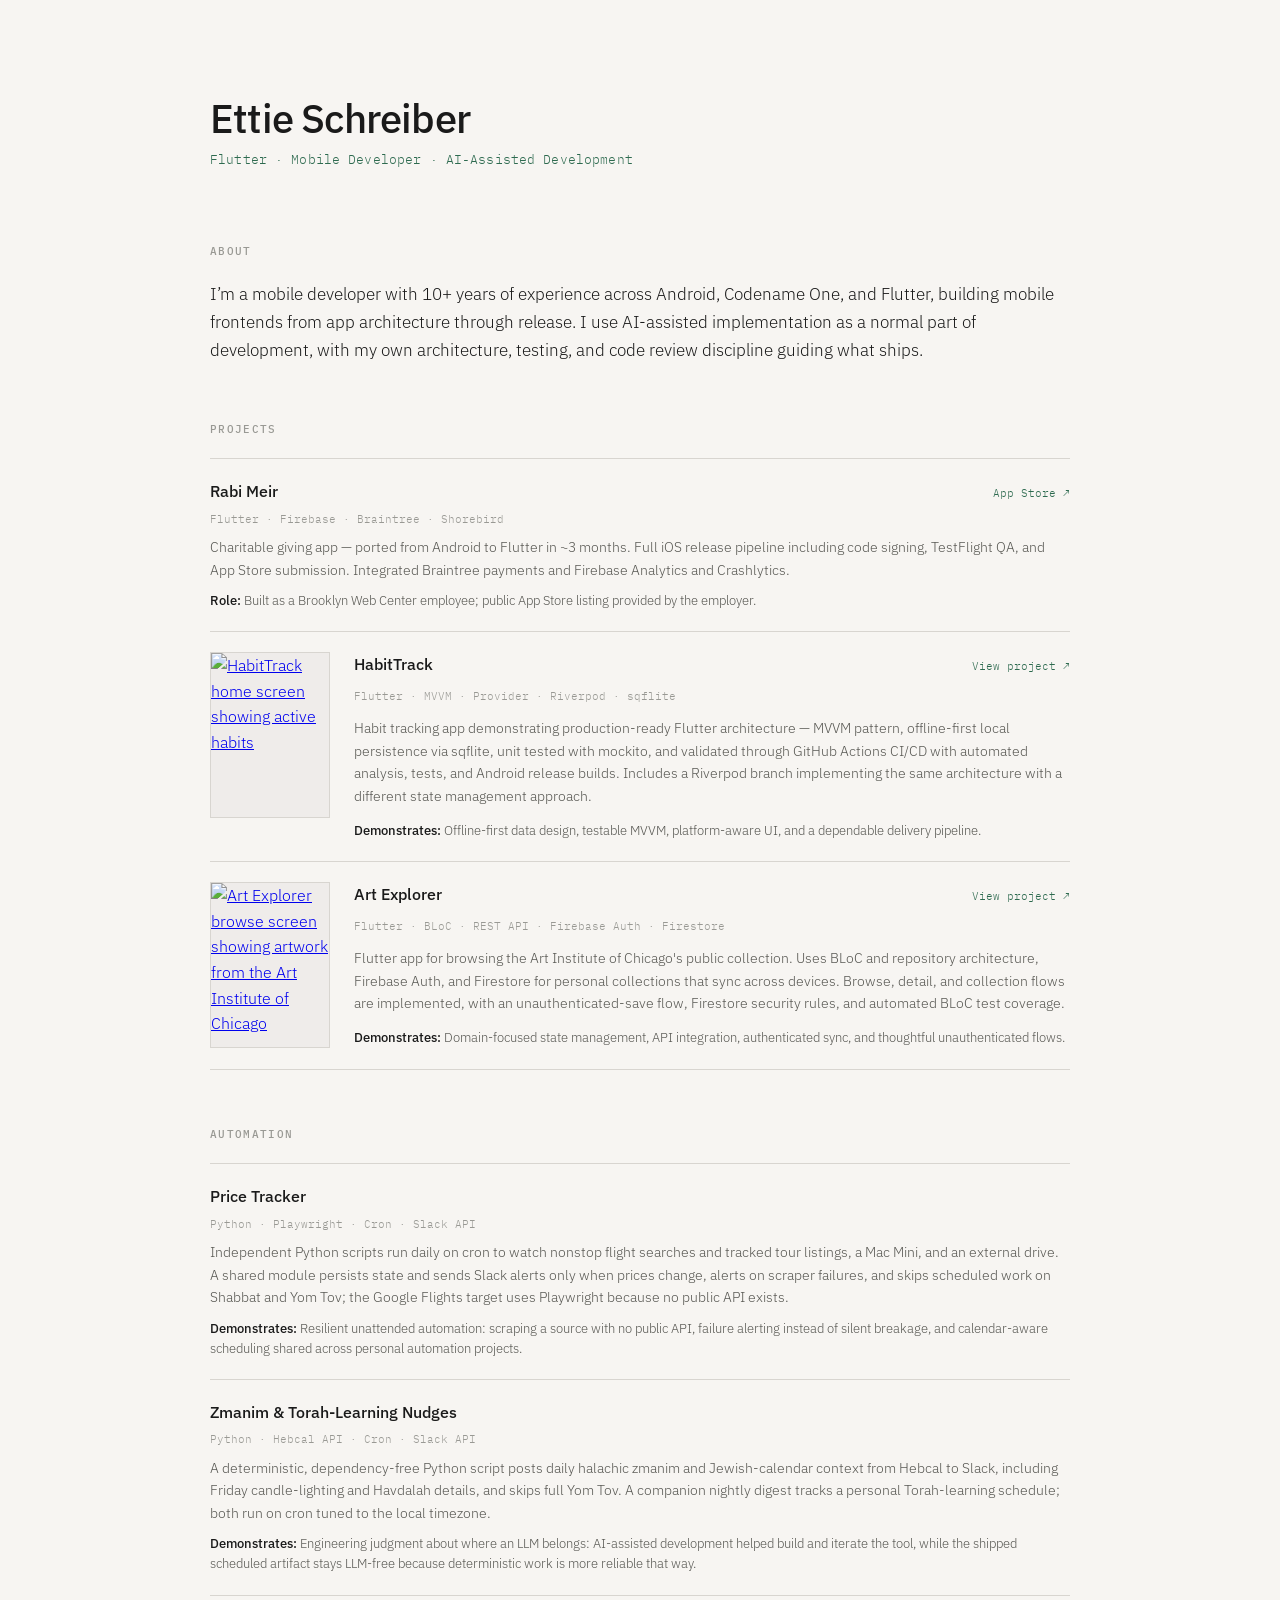
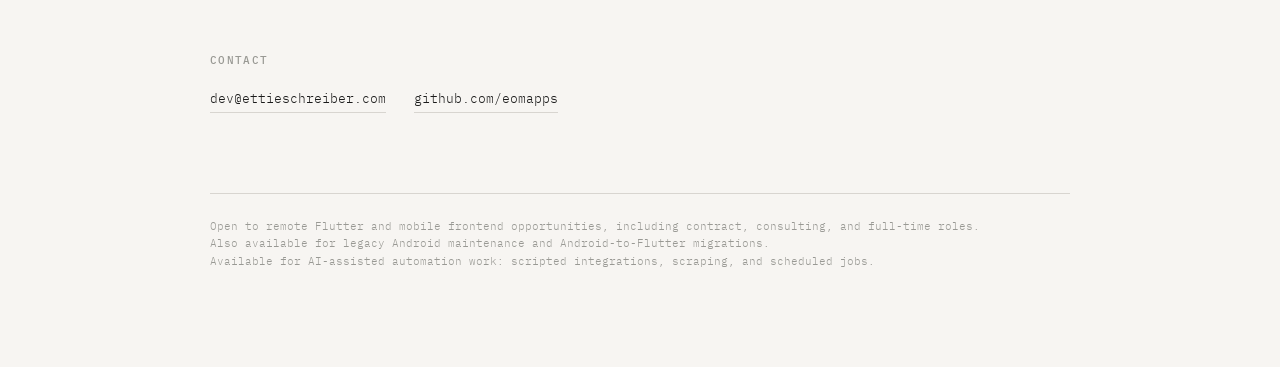
==== commit 4b764964: "Fix line-wrap formatting in Price Tracker description" ====
--- a/index.html
+++ b/index.html
@@ -337,7 +337,7 @@
 
     <header class="site-header">
       <h1 class="name">Ettie Schreiber</h1>
-      <p class="tagline">Flutter · Mobile Development · AI-Assisted Development</p>
+      <p class="tagline">Flutter · Mobile Developer · AI-Assisted Development</p>
     </header>
 
     <section class="section about" aria-labelledby="about-label">
@@ -451,25 +451,24 @@
           Independent Python scripts run daily on cron to watch nonstop flight searches
           and tracked tour listings, a Mac Mini, and an external drive. A shared module
           persists state and sends Slack alerts only when prices change, alerts on
-          scraper failures, and skips scheduled work around a recurring calendar rule
-          set; the Google Flights target uses Playwright because no public API exists.
+          scraper failures, and skips scheduled work on Shabbat and Yom Tov; the Google
+          Flights target uses Playwright because no public API exists.
         </p>
-        <p class="project-note"><strong>Demonstrates:</strong> AI-assisted implementation with human-directed architecture and review — resilient unattended automation, failure alerting instead of silent breakage, and calendar-aware scheduling shared across personal automation projects.</p>
+        <p class="project-note"><strong>Demonstrates:</strong> Resilient unattended automation: scraping a source with no public API, failure alerting instead of silent breakage, and calendar-aware scheduling shared across personal automation projects.</p>
       </article>
 
       <article class="project no-visual">
         <div class="project-header">
-          <span class="project-name">Reminders</span>
+          <span class="project-name">Zmanim &amp; Torah-Learning Nudges</span>
         </div>
 
-        <p class="project-stack">Python · Calendar API · Cron · Slack API</p>
+        <p class="project-stack">Python · Hebcal API · Cron · Slack API</p>
 
         <p class="project-desc">
-          A deterministic, dependency-free Python script posts daily scheduled reminders
-          and calendar-aware context to Slack, adjusting timing around a recurring
-          calendar rule set and skipping certain days entirely. A companion nightly
-          digest tracks a personal recurring-task schedule; both run on cron tuned to
-          the local timezone.
+          A deterministic, dependency-free Python script posts daily halachic zmanim and
+          Jewish-calendar context from Hebcal to Slack, including Friday candle-lighting
+          and Havdalah details, and skips full Yom Tov. A companion nightly digest tracks
+          a personal Torah-learning schedule; both run on cron tuned to the local timezone.
         </p>
         <p class="project-note"><strong>Demonstrates:</strong> Engineering judgment about where an LLM belongs: AI-assisted development helped build and iterate the tool, while the shipped scheduled artifact stays LLM-free because deterministic work is more reliable that way.</p>
       </article>
